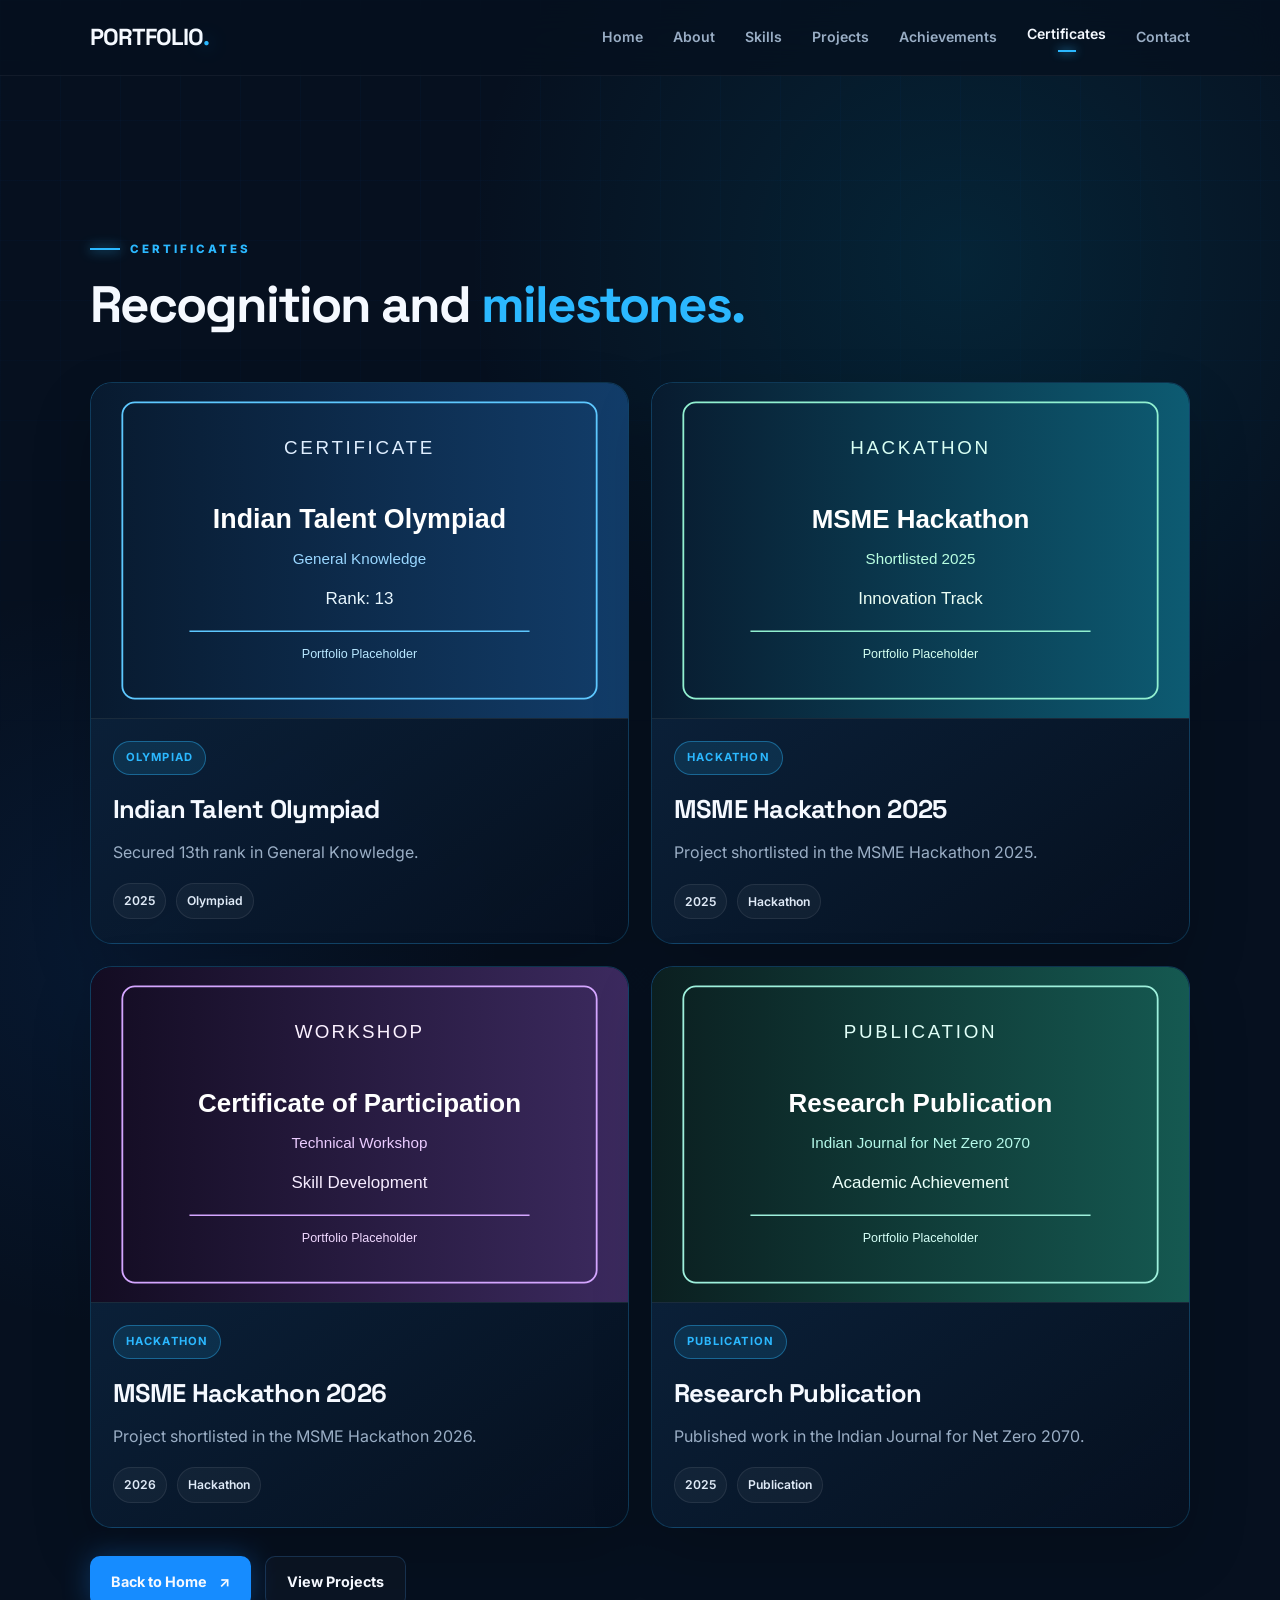
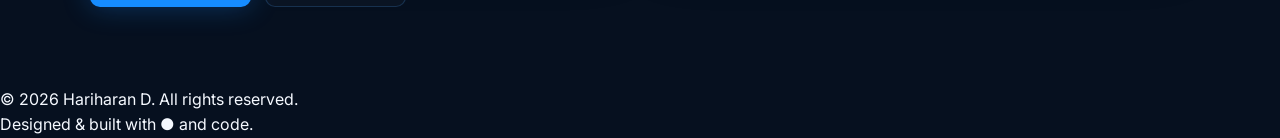
==== certificates.html @ 9844d6ba "Add certificates page and related assets" ====
<!DOCTYPE html>
<html lang="en">
<head>
  <meta charset="UTF-8">
  <meta name="viewport" content="width=device-width, initial-scale=1.0">
  <meta name="description" content="Hariharan D - Certificates and achievements">
  <title>Certificates | Hariharan D</title>
  <link rel="preconnect" href="https://fonts.googleapis.com">
  <link rel="preconnect" href="https://fonts.gstatic.com" crossorigin>
  <link href="https://fonts.googleapis.com/css2?family=Inter:wght@400;500;600;700;800&family=Space+Grotesk:wght@500;600;700&display=swap" rel="stylesheet">
  <link rel="stylesheet" href="style.css">
</head>
<body data-page="certificates">
  <div class="cursor-glow"></div>
  <header class="header">
    <a href="index.html#home" class="logo">PORTFOLIO<span>.</span></a>
    <button class="menu-toggle" aria-label="Toggle navigation">
      <span></span><span></span><span></span>
    </button>
    <nav class="nav">
      <a href="index.html#home">Home</a>
      <a href="index.html#about">About</a>
      <a href="index.html#skills">Skills</a>
      <a href="index.html#projects">Projects</a>
      <a href="index.html#achievements">Achievements</a>
      <a href="certificates.html" data-page="certificates" class="active">Certificates</a>
      <a href="index.html#contact">Contact</a>
    </nav>
  </header>

  <main class="certificates-page">
    <section class="section certificates-hero">
      <div class="section-heading reveal">
        <p class="eyebrow"><span></span> CERTIFICATES</p>
        <h2>Recognition and <span>milestones.</span></h2>
      </div>

      <div class="certificate-grid" id="certificateGallery"></div>

      <div class="certificate-actions reveal">
        <a href="index.html#home" class="btn btn-primary">Back to Home <span>↗</span></a>
        <a href="index.html#projects" class="btn btn-outline">View Projects</a>
      </div>
    </section>
  </main>

  <footer class="footer">
    <div>© <span id="year"></span> Hariharan D. All rights reserved.</div>
    <div>Designed & built with <span>●</span> and code.</div>
  </footer>

  <script>
    const certificateData = [
      { title: 'Indian Talent Olympiad', type: 'Olympiad', year: '2025', description: 'Secured 13th rank in General Knowledge.', image: 'images/certificates/certificate-1.svg' },
      { title: 'MSME Hackathon 2025', type: 'Hackathon', year: '2025', description: 'Project shortlisted in the MSME Hackathon 2025.', image: 'images/certificates/certificate-2.svg' },
      { title: 'MSME Hackathon 2026', type: 'Hackathon', year: '2026', description: 'Project shortlisted in the MSME Hackathon 2026.', image: 'images/certificates/certificate-3.svg' },
      { title: 'Research Publication', type: 'Publication', year: '2025', description: 'Published work in the Indian Journal for Net Zero 2070.', image: 'images/certificates/certificate-4.svg' }
    ];

    const gallery = document.getElementById('certificateGallery');
    if (gallery) {
      gallery.innerHTML = certificateData.map(item => `
        <article class="certificate-card reveal">
          <div class="certificate-image-wrap">
            <img src="${item.image}" alt="${item.title}" class="certificate-image">
          </div>
          <div class="certificate-content">
            <div class="certificate-badge">${item.type}</div>
            <h3>${item.title}</h3>
            <p>${item.description}</p>
            <div class="certificate-meta">
              <span>${item.year}</span>
              <span>${item.type}</span>
            </div>
          </div>
        </article>
      `).join('');

      if ('IntersectionObserver' in window) {
        const observer = new IntersectionObserver((entries, obs) => {
          entries.forEach((entry) => {
            if (entry.isIntersecting) {
              entry.target.classList.add('visible');
              obs.unobserve(entry.target);
            }
          });
        }, { threshold: 0.12 });

        document.querySelectorAll('.certificate-card.reveal').forEach((el) => observer.observe(el));
      } else {
        document.querySelectorAll('.certificate-card.reveal').forEach((el) => el.classList.add('visible'));
      }
    }

    const yearElement = document.getElementById('year');
    if (yearElement) {
      yearElement.textContent = new Date().getFullYear();
    }
  </script>
</body>
</html>
---- style.css ----
:root {
  --bg:#06101f; --bg-soft:#09182b; --card:rgba(12,30,53,.72); --blue:#168cff;
  --neon:#2bb8ff; --white:#f5f9ff; --muted:#9aaec5; --border:rgba(74,163,255,.2);
    --shadow:0 20px 60px rgba(0,0,0,.28); --radius:22px;
}
*{margin:0;padding:0;box-sizing:border-box;scroll-behavior:smooth}
html{overflow-x:hidden} body{background:radial-gradient(circle at 75% 15%,rgba(22,140,255,.12),transparent 28%),radial-gradient(circle at 10% 55%,rgba(43,184,255,.07),transparent 25%),var(--bg);color:var(--white);font-family:"Inter",sans-serif;line-height:1.6;overflow-x:hidden}
html{overflow-x:hidden} body{background:radial-gradient(circle at 75% 15%,rgba(0,159,199,.14),transparent 28%),radial-gradient(circle at 10% 55%,rgba(18,104,216,.1),transparent 25%),var(--bg);color:var(--white);font-family:"Inter",sans-serif;line-height:1.6;overflow-x:hidden}
body::before{content:"";position:fixed;inset:0;pointer-events:none;background-image:linear-gradient(rgba(18,104,216,.045) 1px,transparent 1px),linear-gradient(90deg,rgba(18,104,216,.045) 1px,transparent 1px);background-size:60px 60px;mask-image:linear-gradient(to bottom,black,transparent 85%);z-index:-1}
a{color:inherit;text-decoration:none}
.header{position:fixed;top:0;left:0;width:100%;height:76px;padding:0 7%;display:flex;align-items:center;justify-content:space-between;background:rgba(6,16,31,.76);backdrop-filter:blur(18px);border-bottom:1px solid rgba(255,255,255,.05);z-index:1000}
.hero h2{color:#41617f;font-size:clamp(1.35rem,2.5vw,2rem);font-weight:500;margin-bottom:24px}
.floating-tag{position:absolute;padding:8px 14px;border:1px solid rgba(0,159,199,.28);border-radius:8px;background:rgba(255,255,255,.92);color:#1268a5;font-size:.78rem;font-weight:700;box-shadow:0 8px 25px rgba(35,105,175,.14);animation:float 4s ease-in-out infinite}
.project-card{position:relative;min-height:320px;padding:30px;overflow:hidden;border:1px solid var(--border);background:linear-gradient(145deg,rgba(255,255,255,.9),rgba(231,243,255,.84));border-radius:var(--radius);transition:.35s}
.contact-box{display:grid;grid-template-columns:1fr 1fr;gap:60px;padding:55px;border:1px solid rgba(0,159,199,.25);background:linear-gradient(135deg,rgba(224,246,255,.95),rgba(255,255,255,.94));border-radius:25px;box-shadow:0 0 80px rgba(18,104,216,.12)}
.contact-item{padding:17px;border:1px solid rgba(18,104,216,.12);border-radius:10px;background:rgba(255,255,255,.65)}
.contact-item strong{font-size:.85rem;font-weight:600;color:#294766}
.logo{font-family:"Space Grotesk",sans-serif;font-size:1.45rem;font-weight:700;letter-spacing:-1px}.logo span{color:var(--neon);text-shadow:0 0 18px rgba(43,184,255,.75)}
.nav{display:flex;align-items:center;gap:30px}.nav a{color:var(--muted);font-size:.88rem;font-weight:600;transition:.25s}.nav a:hover,.nav a.active{color:var(--white)}.nav a.active::after{content:"";display:block;width:18px;height:2px;margin:4px auto 0;background:var(--neon);box-shadow:0 0 10px var(--neon)}
.menu-toggle{display:none;background:none;border:0;cursor:pointer}.menu-toggle span{display:block;width:26px;height:2px;margin:5px;background:var(--white)}
.section{position:relative;width:min(1180px,86%);margin:auto;padding:120px 0}.hero{min-height:100vh;display:grid;grid-template-columns:1.15fr .85fr;align-items:center;gap:50px;padding-top:150px}.hero-bg-grid{position:absolute;width:500px;height:500px;right:-180px;top:100px;border:1px solid rgba(43,184,255,.13);border-radius:50%;box-shadow:0 0 100px rgba(22,140,255,.1)}
.hero-content{position:relative;z-index:2}.eyebrow{color:var(--neon);font-size:.72rem;letter-spacing:3px;font-weight:800;display:flex;align-items:center;gap:10px;margin-bottom:20px}.eyebrow span{width:30px;height:2px;background:var(--neon);box-shadow:0 0 12px var(--neon)}
.hero h1{font-family:"Space Grotesk",sans-serif;font-size:clamp(3rem,6vw,5.8rem);line-height:.98;letter-spacing:-4px;margin-bottom:20px}.hero h1 strong{display:block;color:var(--white);text-shadow:0 0 40px rgba(43,184,255,.15)}.hero h2{color:#c5d7eb;font-size:clamp(1.35rem,2.5vw,2rem);font-weight:500;margin-bottom:24px}.hero h2 span:first-of-type{color:var(--neon)}.typing-cursor{color:var(--neon);animation:blink .7s infinite}@keyframes blink{50%{opacity:0}}
.hero h1{font-family:"Space Grotesk",sans-serif;font-size:clamp(3rem,6vw,5.8rem);line-height:.98;letter-spacing:-4px;margin-bottom:20px}.hero h1 strong{display:block;color:var(--white);text-shadow:0 0 40px rgba(43,184,255,.15)}.hero h2{color:#41617f;font-size:clamp(1.35rem,2.5vw,2rem);font-weight:500;margin-bottom:24px}.hero h2 span:first-of-type{color:var(--neon)}.typing-cursor{color:var(--neon);animation:blink .7s infinite}@keyframes blink{50%{opacity:0}}
.floating-tag{position:absolute;padding:8px 14px;border:1px solid rgba(0,159,199,.28);border-radius:8px;background:rgba(255,255,255,.92);color:#1268a5;font-size:.78rem;font-weight:700;box-shadow:0 8px 25px rgba(35,105,175,.14);animation:float 4s ease-in-out infinite}.tag-one{top:55px;left:20px}.tag-two{top:90px;right:15px;animation-delay:.7s}.tag-three{bottom:80px;left:40px;animation-delay:1.3s}.tag-four{bottom:55px;right:20px;animation-delay:1.9s}@keyframes float{50%{transform:translateY(-10px)}}
.hero-description{max-width:640px;color:var(--muted);font-size:1.02rem;margin-bottom:32px}.hero-buttons{display:flex;gap:14px;flex-wrap:wrap}.btn{display:inline-flex;align-items:center;gap:12px;padding:13px 21px;border-radius:10px;font-weight:700;font-size:.9rem;transition:.3s}.btn-primary{background:var(--blue);box-shadow:0 0 28px rgba(22,140,255,.3)}.btn-primary:hover{transform:translateY(-3px);box-shadow:0 0 38px rgba(43,184,255,.5)}.btn-outline{border:1px solid var(--border);color:var(--white);background:rgba(255,255,255,.02)}.btn-outline:hover{border-color:var(--neon);background:rgba(43,184,255,.06)}
.quick-links{display:flex;align-items:center;gap:12px;margin-top:32px;color:#7087a0;font-size:.75rem}.dot{width:4px;height:4px;background:var(--neon);border-radius:50%;box-shadow:0 0 10px var(--neon)}
.hero-card{position:relative;min-height:450px;display:grid;place-items:center}.profile-core{width:245px;height:245px;display:grid;place-items:center;border:1px solid rgba(43,184,255,.5);border-radius:50%;background:radial-gradient(circle,rgba(43,184,255,.13),rgba(9,24,43,.7) 65%);box-shadow:0 0 70px rgba(43,184,255,.16),inset 0 0 50px rgba(43,184,255,.08);position:relative;z-index:2;overflow:hidden}.profile-image{width:100%;height:100%;border-radius:50%;object-fit:cover;object-position:center top;display:block}.initials{display:none}.core-ring{position:absolute;inset:18px;border:1px dashed rgba(43,184,255,.35);border-radius:50%;animation:spin 18s linear infinite;pointer-events:none}@keyframes spin{to{transform:rotate(360deg)}}
.orbit{position:absolute;border:1px solid rgba(43,184,255,.18);border-radius:50%}.orbit-one{width:330px;height:330px}.orbit-two{width:420px;height:420px;border-style:dashed}.floating-tag{position:absolute;padding:8px 14px;border:1px solid rgba(43,184,255,.28);border-radius:8px;background:rgba(8,24,43,.9);color:#cceaff;font-size:.78rem;font-weight:700;box-shadow:0 8px 25px rgba(0,0,0,.2);animation:float 4s ease-in-out infinite}.tag-one{top:55px;left:20px}.tag-two{top:90px;right:15px;animation-delay:.7s}.tag-three{bottom:80px;left:40px;animation-delay:1.3s}.tag-four{bottom:55px;right:20px;animation-delay:1.9s}@keyframes float{50%{transform:translateY(-10px)}}
.section-alt{width:100%;padding-left:7%;padding-right:7%;background:rgba(5,15,28,.58);border-top:1px solid rgba(255,255,255,.035);border-bottom:1px solid rgba(255,255,255,.035)}.section-alt>*{width:min(1180px,100%);margin-left:auto;margin-right:auto}.section-heading{margin-bottom:50px}.section-heading h2{font-family:"Space Grotesk",sans-serif;font-size:clamp(2rem,4vw,3.4rem);line-height:1.05;letter-spacing:-2px}.section-heading h2 span{color:var(--neon)}
.section-alt{width:100%;padding-left:7%;padding-right:7%;background:rgba(5,15,28,.58);border-top:1px solid rgba(255,255,255,.035);border-bottom:1px solid rgba(255,255,255,.035)}.section-alt>*{width:min(1180px,100%);margin-left:auto;margin-right:auto}.section-heading{margin-bottom:50px}.section-heading h2{font-family:"Space Grotesk",sans-serif;font-size:clamp(2rem,4vw,3.4rem);line-height:1.05;letter-spacing:-2px}.section-heading h2 span{color:var(--neon)}
.about-grid{display:grid;grid-template-columns:1fr 1fr;gap:70px;align-items:start}.about-text p{color:var(--muted);font-size:1rem;margin-bottom:18px;max-width:620px}.about-stats{display:grid;grid-template-columns:repeat(2,1fr);gap:14px}.stat-card{padding:25px;border:1px solid var(--border);background:var(--card);border-radius:14px}.stat-number{display:block;font-family:"Space Grotesk",sans-serif;font-size:2rem;color:var(--neon);font-weight:700}.stat-label{color:var(--muted);font-size:.78rem}
.timeline{position:relative;max-width:820px;margin-left:10px;padding-left:34px;border-left:1px solid rgba(43,184,255,.3)}.timeline-item{position:relative;margin-bottom:50px}.timeline-item:last-child{margin-bottom:0}.timeline-dot{position:absolute;left:-40px;top:4px;width:11px;height:11px;background:var(--neon);border-radius:50%;box-shadow:0 0 18px var(--neon)}.timeline-year{color:var(--neon);font-size:.75rem;font-weight:800;letter-spacing:1px}.timeline-content h3{font-family:"Space Grotesk",sans-serif;font-size:1.35rem;margin-top:5px}.timeline-content p,.timeline-content small{color:var(--muted)}
.skills-grid{display:grid;grid-template-columns:repeat(4,1fr);gap:16px}.skill-card{padding:28px;border:1px solid var(--border);background:var(--card);border-radius:var(--radius);transition:.3s}.skill-card:hover,.project-card:hover,.stat-card:hover{transform:translateY(-7px);border-color:rgba(43,184,255,.5);box-shadow:var(--shadow)}.skill-icon{width:50px;height:50px;display:grid;place-items:center;border-radius:12px;color:var(--neon);background:rgba(43,184,255,.08);border:1px solid rgba(43,184,255,.2);font-weight:800;margin-bottom:22px}.skill-card h3{margin-bottom:17px;font-family:"Space Grotesk",sans-serif}.skill-tags,.project-tags{display:flex;flex-wrap:wrap;gap:7px}.skill-tags span,.project-tags span{color:#a9c4dc;background:rgba(255,255,255,.035);border:1px solid rgba(255,255,255,.07);padding:5px 8px;border-radius:6px;font-size:.68rem}
.skills-grid{display:grid;grid-template-columns:repeat(4,1fr);gap:16px}.skill-card{padding:28px;border:1px solid var(--border);background:var(--card);border-radius:var(--radius);transition:.3s}.skill-card:hover,.project-card:hover,.stat-card:hover{transform:translateY(-7px);border-color:rgba(0,159,199,.5);box-shadow:var(--shadow)}.skill-icon{width:50px;height:50px;display:grid;place-items:center;border-radius:12px;color:var(--neon);background:rgba(0,159,199,.08);border:1px solid rgba(0,159,199,.2);font-weight:800;margin-bottom:22px}.skill-card h3{margin-bottom:17px;font-family:"Space Grotesk",sans-serif}.skill-tags,.project-tags{display:flex;flex-wrap:wrap;gap:7px}.skill-tags span,.project-tags span{color:#41617f;background:rgba(18,104,216,.05);border:1px solid rgba(18,104,216,.1);padding:5px 8px;border-radius:6px;font-size:.68rem}
@media(max-width:720px){.header{padding:0 6%}.menu-toggle{display:block}.nav{position:absolute;top:76px;left:0;width:100%;padding:25px 7%;display:none;flex-direction:column;align-items:flex-start;background:rgba(6,16,31,.97);border-bottom:1px solid var(--border)}
.projects-grid{display:grid;grid-template-columns:repeat(2,1fr);gap:18px}.project-card{position:relative;min-height:320px;padding:30px;overflow:hidden;border:1px solid var(--border);background:linear-gradient(145deg,rgba(12,30,53,.82),rgba(7,20,36,.75));border-radius:var(--radius);transition:.35s}.project-card.featured{grid-column:span 2;min-height:290px}.project-card::after{content:"";position:absolute;width:160px;height:160px;right:-70px;bottom:-80px;background:var(--neon);opacity:.07;border-radius:50%;filter:blur(5px)}.project-number{color:rgba(43,184,255,.55);font-family:"Space Grotesk",sans-serif;font-weight:700;font-size:.9rem;margin-bottom:50px}.project-category{color:var(--neon);font-size:.65rem;letter-spacing:2px;font-weight:800}.project-content h3{max-width:600px;margin:7px 0 12px;font-family:"Space Grotesk",sans-serif;font-size:1.45rem;line-height:1.2}.project-content p{max-width:620px;color:var(--muted);font-size:.9rem;margin-bottom:20px}.project-arrow{position:absolute;top:27px;right:30px;width:38px;height:38px;display:grid;place-items:center;border:1px solid var(--border);border-radius:50%;color:var(--neon)}
.achievement-list{display:grid;gap:12px}.achievement{display:flex;align-items:center;gap:22px;padding:23px;border:1px solid var(--border);background:var(--card);border-radius:14px}.achievement-icon{min-width:46px;height:46px;display:grid;place-items:center;border:1px solid rgba(43,184,255,.3);border-radius:10px;color:var(--neon);font-size:.75rem;font-weight:800}.achievement span,.workshops span{color:var(--neon);font-size:.65rem;letter-spacing:1.8px;font-weight:800}.achievement h3{font-size:1rem;font-weight:600}.workshops{margin-top:60px}.workshops>h3{font-family:"Space Grotesk",sans-serif;margin-bottom:20px}.workshop-grid{display:grid;grid-template-columns:1fr 1fr;gap:15px}.workshop-grid>div{padding:23px;border:1px solid var(--border);border-radius:14px;background:rgba(255,255,255,.015)}.workshop-grid p{margin:8px 0;font-weight:600}.workshop-grid small{color:var(--muted)}
.contact-section{padding-bottom:90px}.contact-box{display:grid;grid-template-columns:1fr 1fr;gap:60px;padding:55px;border:1px solid rgba(43,184,255,.25);background:linear-gradient(135deg,rgba(13,39,68,.75),rgba(7,20,36,.9));border-radius:25px;box-shadow:0 0 80px rgba(22,140,255,.08)}.contact-copy h2{font-family:"Space Grotesk",sans-serif;font-size:clamp(2rem,4vw,3.2rem);line-height:1.05;margin-bottom:18px}.contact-copy h2 span{color:var(--neon)}.contact-copy>p:last-child{color:var(--muted);max-width:500px}.contact-details{display:grid;gap:12px;align-content:center}.contact-item{padding:17px;border:1px solid rgba(255,255,255,.06);border-radius:10px;background:rgba(0,0,0,.12)}.contact-item:hover{border-color:rgba(43,184,255,.3)}.contact-label{display:block;color:var(--neon);font-size:.62rem;letter-spacing:2px;font-weight:800;margin-bottom:4px}.contact-item strong{font-size:.85rem;font-weight:600;color:#d6e5f5}
.footer{width:86%;margin:auto;padding:25px 0 35px;display:flex;justify-content:space-between;color:#637991;font-size:.72rem;border-top:1px solid rgba(255,255,255,.05)}.footer span{color:var(--neon)}.reveal{opacity:0;transform:translateY(25px);transition:opacity .8s ease,transform .8s ease}.reveal.visible{opacity:1;transform:translateY(0)}.cursor-glow{position:fixed;width:250px;height:250px;pointer-events:none;border-radius:50%;background:radial-gradient(circle,rgba(43,184,255,.06),transparent 65%);transform:translate(-50%,-50%);z-index:-1}
@media(max-width:950px){.nav{gap:17px}.skills-grid{grid-template-columns:repeat(2,1fr)}.hero{grid-template-columns:1fr;padding-top:140px}.hero-card{min-height:380px}}
@media(max-width:720px){.header{padding:0 6%}.menu-toggle{display:block}.nav{position:absolute;top:76px;left:0;width:100%;padding:25px 7%;display:none;flex-direction:column;align-items:flex-start;background:rgba(6,16,31,.97);border-bottom:1px solid var(--border)}.nav.open{display:flex}.section,.section-alt{width:88%;padding-top:90px;padding-bottom:90px;padding-left:0;padding-right:0}.hero{min-height:auto;padding-top:130px}.hero h1{font-size:clamp(2.8rem,14vw,4.4rem);letter-spacing:-3px}.hero-card{min-height:330px}.profile-core{width:190px;height:190px}.orbit-one{width:260px;height:260px}.orbit-two{width:330px;height:330px}.about-grid,.contact-box{grid-template-columns:1fr;gap:35px}.projects-grid{grid-template-columns:1fr}.project-card.featured{grid-column:span 1}.skills-grid,.workshop-grid{grid-template-columns:1fr}.contact-box{padding:30px}.footer{width:88%;flex-direction:column;gap:7px}}
@media(max-width:430px){.about-stats{grid-template-columns:1fr}.quick-links{flex-direction:column;align-items:flex-start}.dot{display:none}.floating-tag{font-size:.65rem;padding:6px 9px}.tag-one{left:0}.tag-two{right:0}.tag-three{left:10px}.tag-four{right:5px}}
/* =========================
   FEATURED PROJECT
   ========================= */
.project-card.featured {
    grid-column: span 2;
    min-height: 360px;
    border: 1px solid rgba(43, 184, 255, 0.65);
    background:
        radial-gradient(
            circle at 85% 20%,
            rgba(43, 184, 255, 0.16),
            transparent 35%
        ),
        linear-gradient(
            145deg,
            rgba(14, 42, 72, 0.95),
            rgba(5, 20, 38, 0.92)
        );
    box-shadow:
        0 0 35px rgba(43, 184, 255, 0.12),
        inset 0 0 40px rgba(43, 184, 255, 0.03);
}
.project-card.featured:hover {
    transform: translateY(-10px);
    border-color: #2bb8ff;
    box-shadow:
        0 0 25px rgba(43, 184, 255, 0.35),
        0 0 70px rgba(43, 184, 255, 0.18);
}
.featured-badge {
    display: inline-flex;
    align-items: center;
    gap: 7px;
    padding: 7px 12px;
    margin-bottom: 25px;
    color: #ffffff;
    background: rgba(43, 184, 255, 0.12);
    border: 1px solid rgba(43, 184, 255, 0.5);
    border-radius: 20px;

    font-size: 0.65rem;
    font-weight: 800;
    letter-spacing: 1.5px;

    box-shadow: 0 0 18px rgba(43, 184, 255, 0.15);
}
.project-card.featured .project-number {
    margin-bottom: 18px;
    font-size: 1rem;
    color: #2bb8ff;
}
.project-card.featured .project-content h3 {
    font-size: clamp(1.8rem, 3vw, 2.5rem);
    max-width: 800px;
}
.project-card.featured .project-content p {
    font-size: 1rem;
    max-width: 720px;
}
.project-card:not(.featured) {
    transition: 0.35s ease;
}
.project-card:not(.featured):hover {
    transform: translateY(-8px);
    border-color: rgba(43, 184, 255, 0.45);
    box-shadow: 0 15px 45px rgba(43, 184, 255, 0.12);
}
/* Mobile */
@media (max-width: 720px) {
    .project-card.featured {
        grid-column: span 1;
        min-height: 340px;
    }

    .project-card.featured .project-content h3 {
        font-size: 1.6rem;
    }
}

/* Keep the featured surface aligned with the dark theme. */
.project-card.featured {
    border-color: rgba(43, 184, 255, 0.65);
    background:
        radial-gradient(circle at 85% 20%, rgba(43, 184, 255, 0.16), transparent 35%),
        linear-gradient(145deg, rgba(14, 42, 72, 0.95), rgba(5, 20, 38, 0.92));
    box-shadow: 0 0 35px rgba(43, 184, 255, 0.12), inset 0 0 40px rgba(43, 184, 255, 0.03);
}
.featured-badge {
    color: #ffffff;
    background: rgba(43, 184, 255, 0.12);
    border-color: rgba(43, 184, 255, 0.5);
}
.project-card.featured .project-number,
.project-card.featured .project-category {
    color: var(--neon);
}
@media (max-width: 720px) {
    .nav { background: rgba(6, 16, 31, 0.97); }
}

}

/* Final layout and accessibility polish. */
:focus-visible {
    outline: 2px solid var(--neon);
    outline-offset: 4px;
}

::selection {
    color: var(--bg);
    background: var(--neon);
}

.hero h2 {
    color: #c5d7eb;
}

.projects-grid {
    display: grid;
    grid-template-columns: repeat(2, minmax(0, 1fr));
    gap: 18px;
}

.project-card:not(.featured) {
    background: linear-gradient(145deg, rgba(12, 30, 53, .82), rgba(7, 20, 36, .75));
}

.achievement-list {
    display: grid;
    gap: 12px;
}

.workshop-grid {
    display: grid;
    grid-template-columns: repeat(2, minmax(0, 1fr));
    gap: 15px;
}

.contact-item strong {
    overflow-wrap: anywhere;
}

@media (max-width: 720px) {
    .projects-grid,
    .workshop-grid {
        grid-template-columns: 1fr;
    }
}

.certificates-page {
    min-height: 100vh;
    padding-top: 120px;
}

.certificates-hero {
    padding-bottom: 80px;
}

.certificate-grid {
    display: grid;
    grid-template-columns: repeat(2, minmax(0, 1fr));
    gap: 22px;
    margin-top: 36px;
}

.certificate-card {
    background: linear-gradient(145deg, rgba(14, 42, 72, 0.95), rgba(6, 16, 31, 0.9));
    border: 1px solid rgba(43, 184, 255, 0.2);
    border-radius: 22px;
    overflow: hidden;
    box-shadow: 0 25px 60px rgba(0, 0, 0, 0.18);
    transition: transform 0.25s ease, border-color 0.25s ease;
}

.certificate-card:hover {
    transform: translateY(-4px);
    border-color: rgba(43, 184, 255, 0.52);
}

.certificate-image-wrap {
    width: 100%;
    aspect-ratio: 16 / 10;
    border-bottom: 1px solid rgba(255, 255, 255, 0.08);
    background: rgba(8, 25, 42, 0.85);
}

.certificate-image {
    display: block;
    width: 100%;
    height: 100%;
    object-fit: cover;
}

.certificate-content {
    padding: 22px 22px 24px;
}

.certificate-badge {
    display: inline-block;
    margin-bottom: 14px;
    padding: 7px 12px;
    border-radius: 999px;
    background: rgba(43, 184, 255, 0.12);
    border: 1px solid rgba(43, 184, 255, 0.4);
    color: var(--neon);
    font-size: 0.7rem;
    font-weight: 700;
    letter-spacing: 1.2px;
    text-transform: uppercase;
}

.certificate-card h3 {
    font-family: "Space Grotesk", sans-serif;
    font-size: clamp(1.35rem, 2vw, 1.8rem);
    margin-bottom: 10px;
    letter-spacing: -0.03em;
}

.certificate-card p {
    color: var(--muted);
    margin-bottom: 18px;
}

.certificate-meta {
    display: flex;
    flex-wrap: wrap;
    gap: 10px;
}

.certificate-meta span {
    padding: 7px 10px;
    border-radius: 999px;
    background: rgba(255, 255, 255, 0.04);
    border: 1px solid rgba(255, 255, 255, 0.08);
    color: #dfeaf7;
    font-size: 0.76rem;
    font-weight: 600;
}

.certificate-actions {
    display: flex;
    gap: 14px;
    flex-wrap: wrap;
    margin-top: 28px;
}

@media (max-width: 768px) {
    .certificate-grid {
        grid-template-columns: 1fr;
    }
}
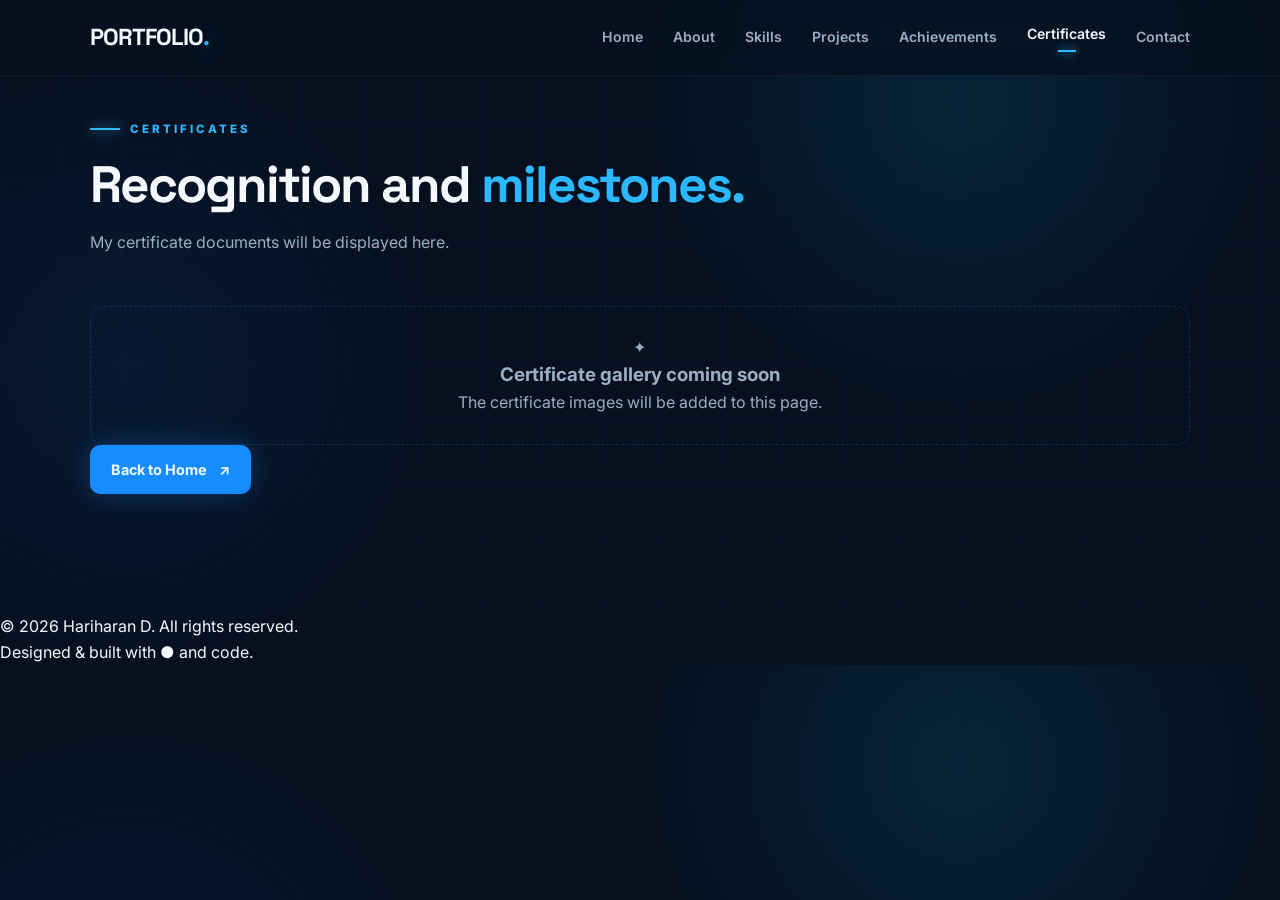
==== commit e5a19d78: "Add certificate gallery and improve email contact link Add a responsive certificate section with a l" ====
--- a/certificates.html
+++ b/certificates.html
@@ -33,13 +33,17 @@
       <div class="section-heading reveal">
         <p class="eyebrow"><span></span> CERTIFICATES</p>
         <h2>Recognition and <span>milestones.</span></h2>
+        <p class="certificate-intro">My certificate documents will be displayed here.</p>
       </div>
 
-      <div class="certificate-grid" id="certificateGallery"></div>
+      <div class="certificate-empty-state reveal">
+        <span class="certificate-empty-icon" aria-hidden="true">✦</span>
+        <h3>Certificate gallery coming soon</h3>
+        <p>The certificate images will be added to this page.</p>
+      </div>
 
       <div class="certificate-actions reveal">
         <a href="index.html#home" class="btn btn-primary">Back to Home <span>↗</span></a>
-        <a href="index.html#projects" class="btn btn-outline">View Projects</a>
       </div>
     </section>
   </main>
@@ -49,53 +53,6 @@
     <div>Designed & built with <span>●</span> and code.</div>
   </footer>
 
-  <script>
-    const certificateData = [
-      { title: 'Indian Talent Olympiad', type: 'Olympiad', year: '2025', description: 'Secured 13th rank in General Knowledge.', image: 'images/certificates/certificate-1.svg' },
-      { title: 'MSME Hackathon 2025', type: 'Hackathon', year: '2025', description: 'Project shortlisted in the MSME Hackathon 2025.', image: 'images/certificates/certificate-2.svg' },
-      { title: 'MSME Hackathon 2026', type: 'Hackathon', year: '2026', description: 'Project shortlisted in the MSME Hackathon 2026.', image: 'images/certificates/certificate-3.svg' },
-      { title: 'Research Publication', type: 'Publication', year: '2025', description: 'Published work in the Indian Journal for Net Zero 2070.', image: 'images/certificates/certificate-4.svg' }
-    ];
-
-    const gallery = document.getElementById('certificateGallery');
-    if (gallery) {
-      gallery.innerHTML = certificateData.map(item => `
-        <article class="certificate-card reveal">
-          <div class="certificate-image-wrap">
-            <img src="${item.image}" alt="${item.title}" class="certificate-image">
-          </div>
-          <div class="certificate-content">
-            <div class="certificate-badge">${item.type}</div>
-            <h3>${item.title}</h3>
-            <p>${item.description}</p>
-            <div class="certificate-meta">
-              <span>${item.year}</span>
-              <span>${item.type}</span>
-            </div>
-          </div>
-        </article>
-      `).join('');
-
-      if ('IntersectionObserver' in window) {
-        const observer = new IntersectionObserver((entries, obs) => {
-          entries.forEach((entry) => {
-            if (entry.isIntersecting) {
-              entry.target.classList.add('visible');
-              obs.unobserve(entry.target);
-            }
-          });
-        }, { threshold: 0.12 });
-
-        document.querySelectorAll('.certificate-card.reveal').forEach((el) => observer.observe(el));
-      } else {
-        document.querySelectorAll('.certificate-card.reveal').forEach((el) => el.classList.add('visible'));
-      }
-    }
-
-    const yearElement = document.getElementById('year');
-    if (yearElement) {
-      yearElement.textContent = new Date().getFullYear();
-    }
-  </script>
+  <script src="script.js"></script>
 </body>
 </html>
--- a/style.css
+++ b/style.css
@@ -183,6 +183,30 @@
     overflow-wrap: anywhere;
 }
 
+.email-contact {
+    display: block;
+    transition: border-color 0.25s ease, background 0.25s ease;
+}
+
+.email-contact:hover,
+.email-contact:focus-visible {
+    border-color: rgba(43, 184, 255, 0.5);
+    background: rgba(43, 184, 255, 0.06);
+}
+
+.email-contact:focus-visible {
+    outline: 2px solid var(--neon);
+    outline-offset: 3px;
+}
+
+.email-action {
+    display: block;
+    margin-top: 8px;
+    color: var(--neon);
+    font-size: 0.75rem;
+    font-weight: 600;
+}
+
 @media (max-width: 720px) {
     .projects-grid,
     .workshop-grid {
@@ -190,40 +214,51 @@
     }
 }
 
-.certificates-page {
-    min-height: 100vh;
-    padding-top: 120px;
-}
-
-.certificates-hero {
-    padding-bottom: 80px;
+.certificate-intro {
+    max-width: 680px;
+    margin-top: 18px;
+    color: var(--muted);
 }
 
 .certificate-grid {
     display: grid;
-    grid-template-columns: repeat(2, minmax(0, 1fr));
+    grid-template-columns: repeat(3, minmax(0, 1fr));
     gap: 22px;
-    margin-top: 36px;
 }
 
 .certificate-card {
-    background: linear-gradient(145deg, rgba(14, 42, 72, 0.95), rgba(6, 16, 31, 0.9));
-    border: 1px solid rgba(43, 184, 255, 0.2);
-    border-radius: 22px;
+    min-width: 0;
+    padding: 0;
     overflow: hidden;
-    box-shadow: 0 25px 60px rgba(0, 0, 0, 0.18);
-    transition: transform 0.25s ease, border-color 0.25s ease;
-}
-
-.certificate-card:hover {
-    transform: translateY(-4px);
-    border-color: rgba(43, 184, 255, 0.52);
+    border: 1px solid var(--border);
+    border-radius: var(--radius);
+    background: linear-gradient(145deg, rgba(14, 42, 72, 0.82), rgba(6, 16, 31, 0.9));
+    color: var(--white);
+    font: inherit;
+    box-shadow: 0 18px 50px rgba(0, 0, 0, 0.16);
+    text-align: left;
+    transition: transform 0.3s ease, border-color 0.3s ease, box-shadow 0.3s ease;
+    cursor: pointer;
+}
+
+.certificate-card:hover,
+.certificate-card:focus-visible {
+    transform: translateY(-5px);
+    border-color: rgba(43, 184, 255, 0.58);
+    box-shadow: 0 18px 50px rgba(0, 0, 0, 0.2), 0 0 28px rgba(43, 184, 255, 0.12);
+}
+
+.certificate-card:focus-visible,
+.certificate-modal-close:focus-visible {
+    outline: 2px solid var(--neon);
+    outline-offset: 3px;
 }
 
 .certificate-image-wrap {
-    width: 100%;
-    aspect-ratio: 16 / 10;
-    border-bottom: 1px solid rgba(255, 255, 255, 0.08);
+    display: grid;
+    aspect-ratio: 1.42;
+    place-items: center;
+    overflow: hidden;
     background: rgba(8, 25, 42, 0.85);
 }
 
@@ -231,64 +266,91 @@
     display: block;
     width: 100%;
     height: 100%;
-    object-fit: cover;
-}
-
-.certificate-content {
-    padding: 22px 22px 24px;
-}
-
-.certificate-badge {
-    display: inline-block;
-    margin-bottom: 14px;
-    padding: 7px 12px;
-    border-radius: 999px;
-    background: rgba(43, 184, 255, 0.12);
-    border: 1px solid rgba(43, 184, 255, 0.4);
-    color: var(--neon);
-    font-size: 0.7rem;
-    font-weight: 700;
-    letter-spacing: 1.2px;
-    text-transform: uppercase;
-}
-
-.certificate-card h3 {
+    object-fit: contain;
+    transition: transform 0.45s ease;
+}
+
+.certificate-card:hover .certificate-image,
+.certificate-card:focus-visible .certificate-image {
+    transform: scale(1.045);
+}
+
+.certificate-card-title {
+    display: block;
+    padding: 18px 20px 20px;
+    color: var(--white);
     font-family: "Space Grotesk", sans-serif;
-    font-size: clamp(1.35rem, 2vw, 1.8rem);
-    margin-bottom: 10px;
-    letter-spacing: -0.03em;
-}
-
-.certificate-card p {
+    font-size: 1.05rem;
+    font-weight: 600;
+}
+
+.certificate-empty-state {
+    grid-column: 1 / -1;
+    padding: 28px;
+    border: 1px dashed var(--border);
+    border-radius: 14px;
     color: var(--muted);
-    margin-bottom: 18px;
-}
-
-.certificate-meta {
-    display: flex;
-    flex-wrap: wrap;
-    gap: 10px;
-}
-
-.certificate-meta span {
-    padding: 7px 10px;
-    border-radius: 999px;
+    text-align: center;
+}
+
+.certificate-modal {
+    position: fixed;
+    inset: 0;
+    width: min(1000px, 94vw);
+    max-width: 94vw;
+    max-height: 92vh;
+    margin: auto;
+    padding: 54px 24px 20px;
+    overflow: auto;
+    border: 1px solid rgba(43, 184, 255, 0.35);
+    border-radius: 18px;
+    background: #071426;
+    color: var(--white);
+    box-shadow: 0 25px 90px rgba(0, 0, 0, 0.65), 0 0 40px rgba(43, 184, 255, 0.12);
+}
+
+.certificate-modal::backdrop {
+    background: rgba(2, 8, 16, 0.82);
+    backdrop-filter: blur(8px);
+}
+
+.certificate-modal-close {
+    position: absolute;
+    top: 10px;
+    right: 14px;
+    width: 38px;
+    height: 38px;
+    border: 1px solid var(--border);
+    border-radius: 50%;
     background: rgba(255, 255, 255, 0.04);
-    border: 1px solid rgba(255, 255, 255, 0.08);
-    color: #dfeaf7;
-    font-size: 0.76rem;
-    font-weight: 600;
-}
-
-.certificate-actions {
-    display: flex;
-    gap: 14px;
-    flex-wrap: wrap;
-    margin-top: 28px;
-}
-
-@media (max-width: 768px) {
+    color: var(--white);
+    font-size: 1.7rem;
+    line-height: 1;
+    cursor: pointer;
+}
+
+.certificate-modal-image {
+    display: block;
+    width: 100%;
+    max-height: 75vh;
+    object-fit: contain;
+    margin: 0 auto;
+}
+
+.certificate-modal-caption {
+    margin-top: 12px;
+    color: var(--muted);
+    text-align: center;
+}
+
+@media (max-width: 950px) {
+    .certificate-grid {
+        grid-template-columns: repeat(2, minmax(0, 1fr));
+    }
+}
+
+@media (max-width: 720px) {
     .certificate-grid {
         grid-template-columns: 1fr;
     }
-}+}
